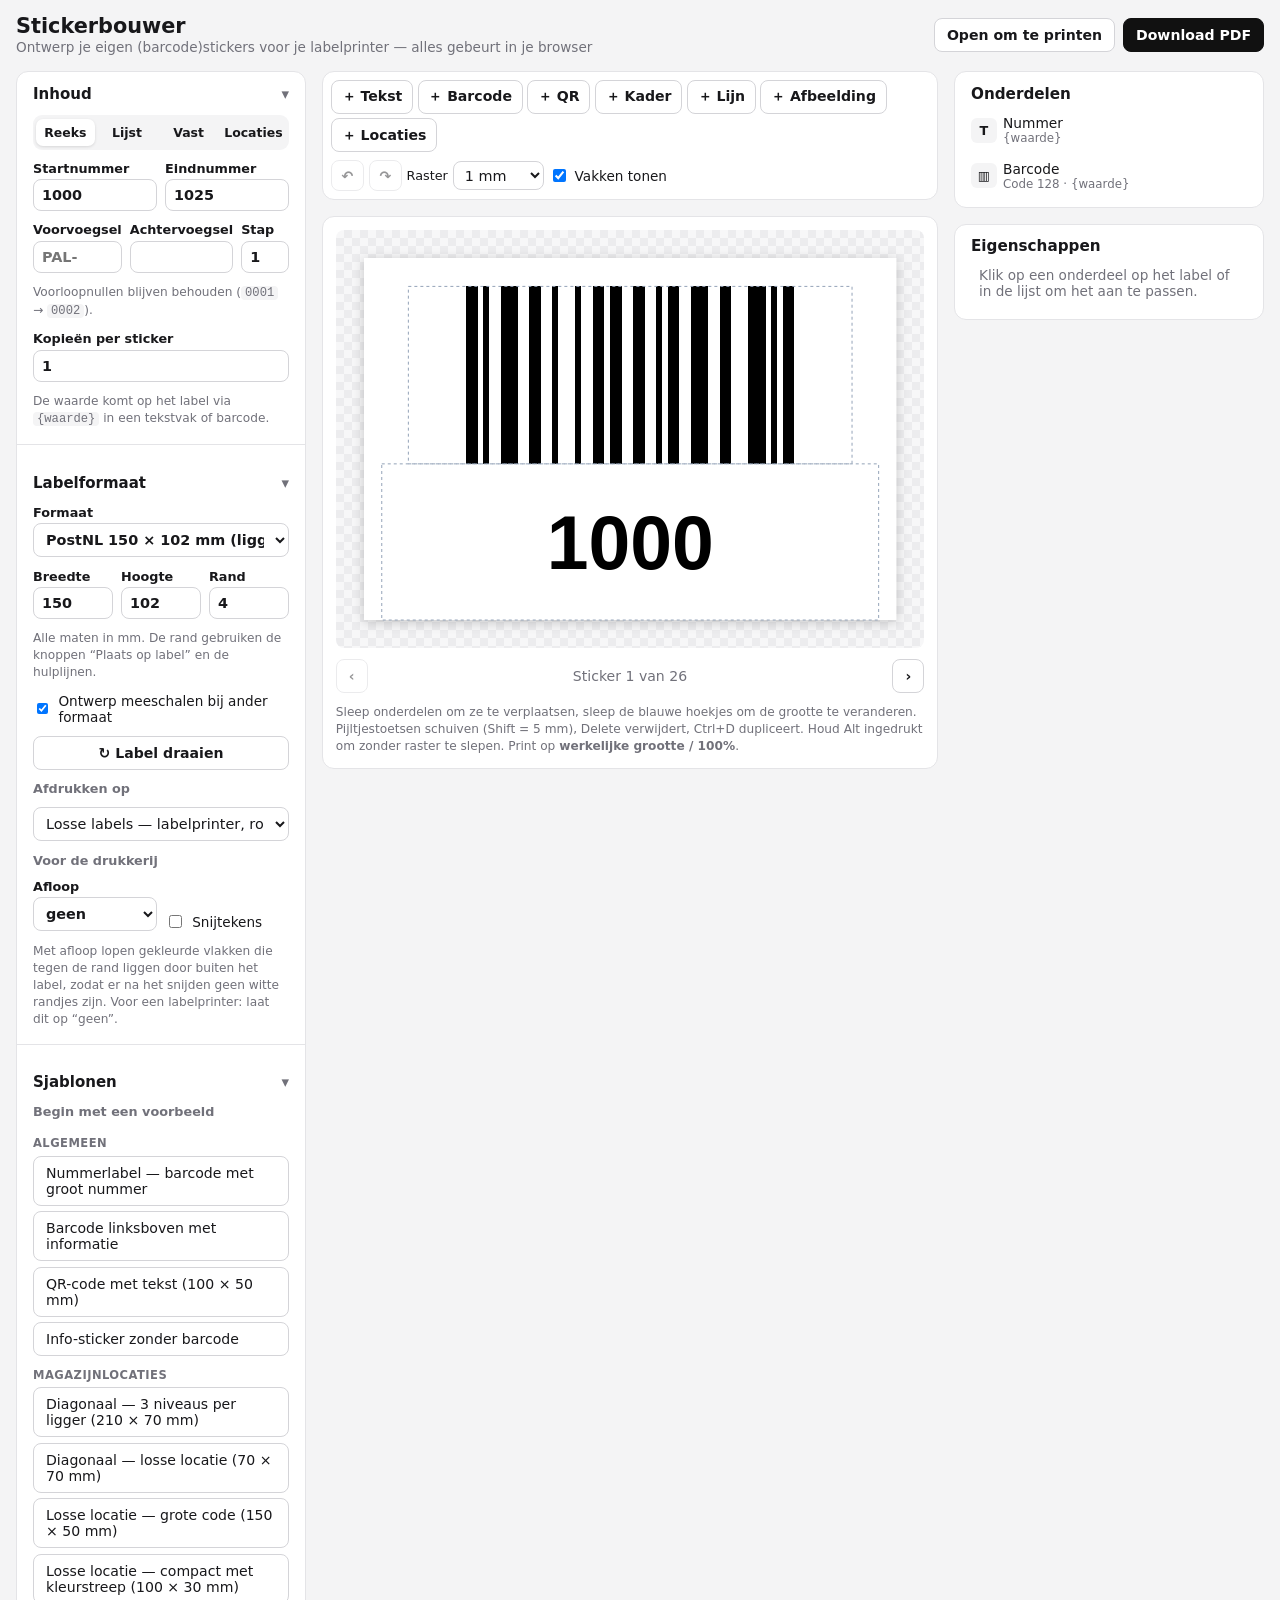
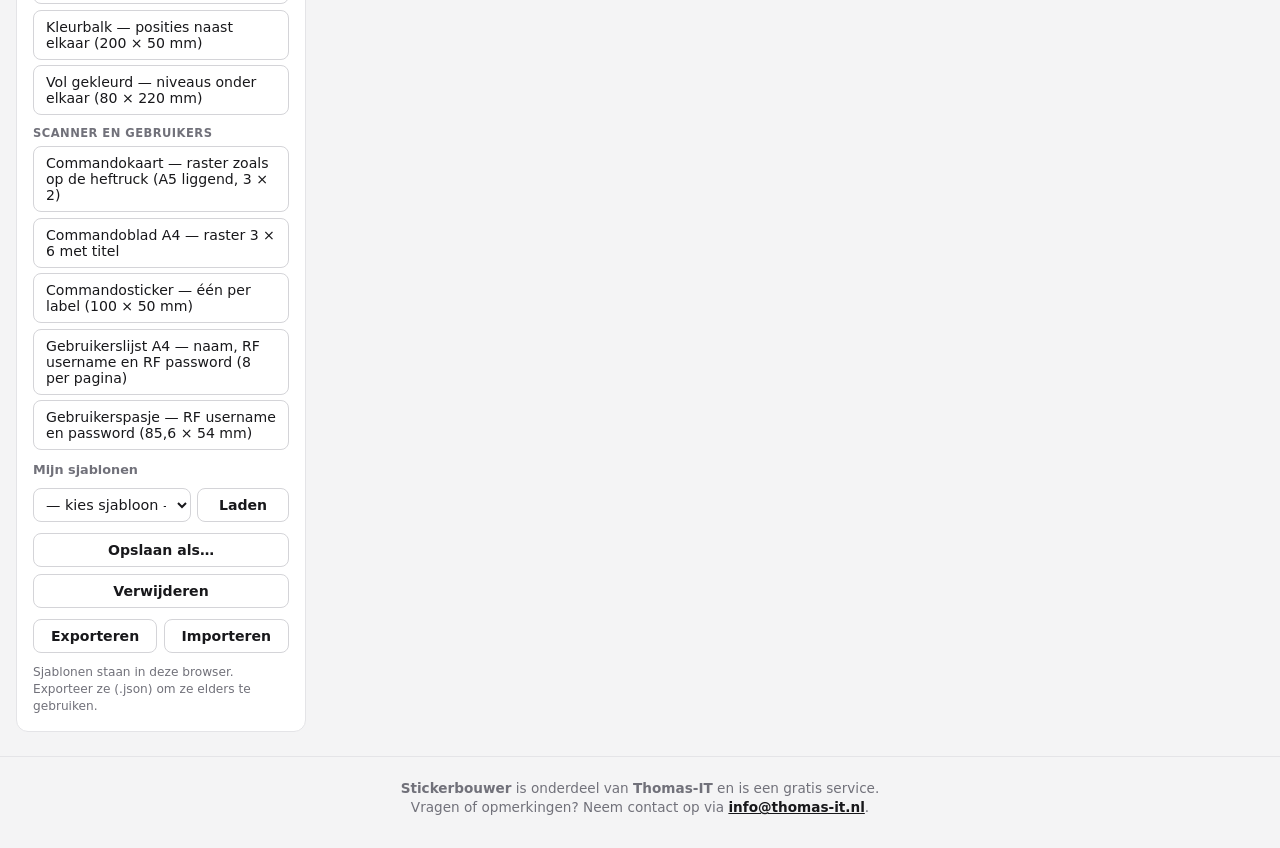
==== public/index.html @ 724970b1 "Inhoud van elk vak centreren bij een raster Verticaal per rij (barcodes naast elkaar blijven op één " ====
<!doctype html>
<html lang="nl">
<head>
  <meta charset="utf-8">
  <meta name="viewport" content="width=device-width, initial-scale=1">
  <title>Stickerbouwer</title>
  <link rel="stylesheet" href="style.css">
</head>
<body>
<header class="kop">
  <div class="titel">
    <h1>Stickerbouwer</h1>
    <span>Ontwerp je eigen (barcode)stickers voor je labelprinter — alles gebeurt in je browser</span>
  </div>
  <div class="kop-acties">
    <button type="button" id="print">Open om te printen</button>
    <button type="button" class="primair" id="download">Download PDF</button>
  </div>
</header>

<div class="app">
  <!-- Links: inhoud, label, sjablonen -->
  <aside class="kolom links kaart" id="instellingen">
    <details open>
      <summary>Inhoud</summary>
      <div class="sectie">
        <div class="seg modus" role="radiogroup">
          <input type="radio" name="modus" id="m-reeks" value="reeks" data-k="modus"><label for="m-reeks">Reeks</label>
          <input type="radio" name="modus" id="m-lijst" value="lijst" data-k="modus"><label for="m-lijst">Lijst</label>
          <input type="radio" name="modus" id="m-vast" value="vast" data-k="modus"><label for="m-vast">Vast</label>
          <input type="radio" name="modus" id="m-locaties" value="locaties" data-k="modus"><label for="m-locaties">Locaties</label>
        </div>
        <div data-modus="reeks" class="sectie plat">
          <div class="rij">
            <label>Startnummer <input data-k="start" inputmode="numeric"></label>
            <label>Eindnummer <input data-k="eind" inputmode="numeric"></label>
          </div>
          <div class="rij3">
            <label>Voorvoegsel <input data-k="prefix" placeholder="PAL-"></label>
            <label>Achtervoegsel <input data-k="suffix"></label>
            <label>Stap <input data-k="stap" type="number" min="1"></label>
          </div>
          <p class="hint">Voorloopnullen blijven behouden (<code>0001</code> → <code>0002</code>).</p>
        </div>
        <div data-modus="lijst" class="sectie plat">
          <label>Eén sticker per regel <textarea data-k="lijst" rows="6" placeholder="ART-1001&#10;ART-1002&#10;&#10;of met kolommen:&#10;Code;Omschrijving&#10;e;Stoppen / terug"></textarea></label>
          <label class="check"><input type="checkbox" data-k="lijstKop"> Eerste regel bevat kolomnamen</label>
          <p class="hint">Meerdere kolommen? Scheid ze met <code>;</code> of plak direct uit Excel. Gebruik ze in tekst en barcodes als <code>{1}</code>, <code>{2}</code> … of met kolomnamen als <code>{Naam}</code>, <code>{Wachtwoord}</code>.</p>
        </div>
        <div data-modus="vast" class="sectie plat">
          <label>Waarde (optioneel) <input data-k="vasteWaarde" placeholder="bijv. een vaste barcode"></label>
          <p class="hint">Eén ontwerp, zo vaak als je wilt — ook zonder barcode.</p>
        </div>
        <div data-modus="locaties" class="sectie plat" id="loc-paneel">
          <span class="sublabel">Opbouw van de locatiecode</span>
          <div class="segkop"><span>Segment</span><span>Van</span><span>T/m</span><span></span></div>
          <div id="segmenten" class="segmenten"></div>
          <button type="button" id="seg-plus">＋ Segment</button>
          <p class="hint">Cijfers (<code>01</code> t/m <code>12</code>, ook aflopend <code>04</code> t/m <code>00</code>), letters (<code>AA</code> t/m <code>AD</code>) of een lijst met komma's (<code>A,B,D</code>).</p>
          <label>Op één sticker <select id="loc-groep"></select></label>
          <label>Scheiding in de leesbare tekst <select id="loc-sch"></select></label>
          <label>Opbouw van de barcode <input id="loc-bcsjabloon" class="mono" spellcheck="false" autocomplete="off" placeholder="leeg = alles aan elkaar"></label>
          <div class="chips" id="loc-bc-chips"></div>
          <p class="hint" id="loc-bc-voorbeeld"></p>
          <label>Kleur en pijlen per <select id="loc-kleurseg"></select></label>
          <div id="loc-kleuren" class="kleuren"></div>
          <p class="hint" id="loc-samenvatting"></p>
          <button type="button" id="loc-ontwerp" hidden>Locatie-ontwerp toevoegen</button>
        </div>
        <label>Kopieën per sticker <input data-k="kopieen" type="number" min="1"></label>
        <p class="hint">De waarde komt op het label via <code>{waarde}</code> in een tekstvak of barcode.</p>
      </div>
    </details>

    <details open>
      <summary>Labelformaat</summary>
      <div class="sectie">
        <label>Formaat <select id="formaat"></select></label>
        <div class="rij3">
          <label>Breedte <input data-k="breedte" type="number" min="10" step="0.1"></label>
          <label>Hoogte <input data-k="hoogte" type="number" min="10" step="0.1"></label>
          <label title="Afstand tot de rand bij de uitlijnknoppen">Rand <input data-k="marge" type="number" min="0" step="0.5"></label>
        </div>
        <p class="hint">Alle maten in mm. De rand gebruiken de knoppen “Plaats op label” en de hulplijnen.</p>
        <label class="check"><input type="checkbox" id="meeschalen" checked> Ontwerp meeschalen bij ander formaat</label>
        <button type="button" id="draai">↻ Label draaien</button>

        <span class="sublabel">Afdrukken op</span>
        <select id="vel" aria-label="Afdrukken op"></select>
        <div id="vel-opties" class="sectie plat" hidden>
          <div id="vel-eigen" class="sectie plat">
            <label>Vel <select data-k="velPagina">
              <option value="a4">A4 staand</option><option value="a4l">A4 liggend</option>
              <option value="a5">A5 staand</option><option value="a5l">A5 liggend</option>
              <option value="a6">A6 staand</option><option value="a6l">A6 liggend</option>
              <option value="letter">US Letter</option><option value="eigen">Eigen maat…</option>
            </select></label>
            <div class="rij" id="vel-maat">
              <label>Velbreedte (mm) <input data-k="velPB" type="number" min="10" step="0.5"></label>
              <label>Velhoogte (mm) <input data-k="velPH" type="number" min="10" step="0.5"></label>
            </div>
            <div class="rij4">
              <label>Kolommen <input data-k="velKol" type="number" min="1" max="20"></label>
              <label>Rijen <input data-k="velRij" type="number" min="1" max="40"></label>
              <label>Ruimte ↔ <input data-k="velGx" type="number" min="0" step="0.1"></label>
              <label>Ruimte ↕ <input data-k="velGy" type="number" min="0" step="0.1"></label>
            </div>
            <label>Titel boven elk vel <input data-k="velTitel" placeholder="bijv. Gebruikers RF-scanners (leeg = geen titel)"></label>
            <label class="check"><input type="checkbox" data-k="velUitvullen"> Onvolledige laatste rij uitvullen over de hele breedte</label>
            <label class="check"><input type="checkbox" data-k="velCentreren"> Inhoud in elk vak centreren (in de PDF)</label>
          </div>
          <div class="rij">
            <label>Begin bij etiket <input data-k="velStart" type="number" min="1"></label>
            <label class="check" style="align-self:end"><input type="checkbox" data-k="velKaders"> Randen tonen</label>
          </div>
          <p class="hint" id="vel-info"></p>
        </div>

        <div id="drukkerij" class="sectie plat">
          <span class="sublabel">Voor de drukkerij</span>
          <div class="rij">
            <label>Afloop
              <select data-k="afloop"><option value="0">geen</option><option value="2">2 mm</option><option value="3">3 mm</option><option value="5">5 mm</option></select>
            </label>
            <label class="check" style="align-self:end"><input type="checkbox" data-k="snijtekens"> Snijtekens</label>
          </div>
          <p class="hint">Met afloop lopen gekleurde vlakken die tegen de rand liggen door buiten het label, zodat er na het snijden geen witte randjes zijn. Voor een labelprinter: laat dit op “geen”.</p>
        </div>
      </div>
    </details>

    <details open>
      <summary>Sjablonen</summary>
      <div class="sectie">
        <span class="sublabel">Begin met een voorbeeld</span>
        <div class="starters" id="starters"></div>
        <span class="sublabel">Mijn sjablonen</span>
        <div class="knoprij">
          <select id="sjabloon"><option value="">— kies sjabloon —</option></select>
          <button type="button" id="sj-laad">Laden</button>
        </div>
        <div class="knoprij">
          <button type="button" id="sj-opslaan">Opslaan als…</button>
          <button type="button" id="sj-weg">Verwijderen</button>
        </div>
        <div class="knoprij">
          <button type="button" id="sj-export">Exporteren</button>
          <button type="button" id="sj-import">Importeren</button>
          <input type="file" id="sj-bestand" accept="application/json,.json" hidden>
        </div>
        <p class="hint">Sjablonen staan in deze browser. Exporteer ze (.json) om ze elders te gebruiken.</p>
      </div>
    </details>
  </aside>

  <!-- Midden: werkvlak -->
  <main class="kolom midden">
    <div class="werkbalk kaart">
      <div class="groep">
        <button type="button" data-nieuw="tekst" title="Tekstvak toevoegen">＋ Tekst</button>
        <button type="button" data-nieuw="barcode" title="Barcode toevoegen">＋ Barcode</button>
        <button type="button" data-nieuw="qr" title="QR-code toevoegen">＋ QR</button>
        <button type="button" data-nieuw="kader" title="Kader toevoegen">＋ Kader</button>
        <button type="button" data-nieuw="lijn" title="Lijn toevoegen">＋ Lijn</button>
        <button type="button" data-nieuw="afbeelding" title="Logo of afbeelding toevoegen">＋ Afbeelding</button>
        <button type="button" data-nieuw="locaties" title="Locatievak voor magazijnlocaties toevoegen">＋ Locaties</button>
        <input type="file" id="afb-bestand" accept="image/*" hidden>
      </div>
      <div class="groep">
        <button type="button" id="ongedaan" title="Ongedaan maken (Ctrl+Z)">↶</button>
        <button type="button" id="opnieuw" title="Opnieuw (Ctrl+Y)">↷</button>
        <label class="inline">Raster
          <select id="raster">
            <option value="0">uit</option><option value="0.5">0,5 mm</option><option value="1">1 mm</option>
            <option value="2">2 mm</option><option value="5">5 mm</option>
          </select>
        </label>
        <label class="check inline"><input type="checkbox" id="kaders" checked> Vakken tonen</label>
      </div>
    </div>

    <div class="werkvlak kaart">
      <div class="papier"><svg id="canvas" xmlns="http://www.w3.org/2000/svg" role="img" aria-label="Ontwerp van de sticker"></svg></div>
      <div class="nav">
        <button type="button" id="vorige" aria-label="Vorige sticker">‹</button>
        <span id="teller">–</span>
        <button type="button" id="volgende" aria-label="Volgende sticker">›</button>
      </div>
      <div id="meldingen"></div>
      <p class="hint">Sleep onderdelen om ze te verplaatsen, sleep de blauwe hoekjes om de grootte te veranderen.
        Pijltjestoetsen schuiven (Shift = 5 mm), Delete verwijdert, Ctrl+D dupliceert. Houd Alt ingedrukt om zonder raster te slepen.
        Print op <b>werkelijke grootte / 100%</b>.</p>
    </div>
  </main>

  <!-- Rechts: onderdelen en eigenschappen -->
  <aside class="kolom rechts">
    <section class="kaart">
      <h2>Onderdelen</h2>
      <ul class="lagen" id="lagen"></ul>
    </section>
    <section class="kaart">
      <h2 id="eig-titel">Eigenschappen</h2>
      <div id="eigenschappen" class="sectie"></div>
    </section>
  </aside>
</div>

<footer class="voet">
  <p><strong>Stickerbouwer</strong> is onderdeel van <strong>Thomas-IT</strong> en is een gratis service.</p>
  <p>Vragen of opmerkingen? Neem contact op via <a href="mailto:info@thomas-it.nl">info@thomas-it.nl</a>.</p>
</footer>

<script src="vendor/jspdf.umd.min.js"></script>
<script src="vendor/JsBarcode.all.min.js"></script>
<script src="vendor/qrcode.js"></script>
<script src="labels.js"></script>
<script src="editor.js"></script>
</body>
</html>
---- public/style.css ----
:root {
  --bg: #f4f4f5; --kaart: #fff; --rand: #e4e4e7; --tekst: #18181b; --zacht: #71717a;
  --accent: #111; --blauw: #2563eb; --blauw-bg: #eff6ff;
  --fout-bg: #fee2e2; --fout: #991b1b; --let-bg: #fef3c7; --let: #92400e;
}
* { box-sizing: border-box; }
body { font-family: system-ui, sans-serif; background: var(--bg); color: var(--tekst); margin: 0; font-size: 15px; }
h2 { font-size: .95rem; margin: 0; padding: .8rem 1rem .4rem; }

.kop { display: flex; justify-content: space-between; align-items: center; gap: 1rem; flex-wrap: wrap; padding: .9rem 1rem; }
.kop h1 { margin: 0; font-size: 1.3rem; }
.kop .titel span { color: var(--zacht); font-size: .85rem; }
.kop-acties { display: flex; gap: .5rem; }
.voet { text-align: center; padding: 1.25rem 1rem 2rem; color: var(--zacht); font-size: .85rem; border-top: 1px solid var(--rand); }
.voet p { margin: .2rem 0; }
.voet a { color: var(--tekst); font-weight: 600; }

.app { display: grid; grid-template-columns: 290px minmax(0, 1fr) 310px; gap: 1rem; padding: 0 1rem 1.5rem; align-items: start; }
.kolom { display: grid; gap: 1rem; min-width: 0; }
@media (max-width: 1180px) {
  .app { grid-template-columns: minmax(0, 1fr) 310px; }
  .links { grid-column: 1 / -1; order: 3; }
}
@media (max-width: 760px) {
  .app { grid-template-columns: 1fr; padding: 0 .6rem 1.5rem; }
  .midden { order: 1; } .rechts { order: 2; } .links { order: 3; }
  .kop-acties { width: 100%; } .kop-acties button { flex: 1; }
  .papier { padding: 14px; }  .werkvlak { padding: .5rem; }
}

.kaart { background: var(--kaart); border: 1px solid var(--rand); border-radius: 12px; }
details { border-bottom: 1px solid var(--rand); }
details:last-child { border-bottom: 0; }
summary { padding: .8rem 1rem; font-weight: 650; cursor: pointer; list-style: none; display: flex; justify-content: space-between; }
summary::-webkit-details-marker { display: none; }
summary::after { content: "▾"; color: var(--zacht); }
details:not([open]) summary::after { content: "▸"; }
.sectie { padding: 0 1rem 1rem; display: grid; gap: .7rem; }
.sectie.plat { padding: 0; }
.rij { display: grid; grid-template-columns: 1fr 1fr; gap: .5rem; }
.rij3 { display: grid; grid-template-columns: 1fr 1fr 1fr; gap: .5rem; }
.rij4 { display: grid; grid-template-columns: repeat(4, 1fr); gap: .4rem; }
label { display: grid; gap: .2rem; font-size: .8rem; font-weight: 600; }
label.check { display: flex; align-items: center; gap: .45rem; font-weight: 500; font-size: .85rem; }
label.inline { display: flex; align-items: center; gap: .35rem; font-weight: 500; }
.sublabel { font-size: .8rem; font-weight: 600; color: var(--zacht); }
input, select, textarea { width: 100%; padding: .45rem .5rem; font: inherit; font-size: .9rem;
  border: 1px solid #d4d4d8; border-radius: 8px; background: #fff; color: inherit; min-width: 0; }
label.inline select { width: auto; padding: .3rem .4rem; }
input[type=checkbox] { width: auto; }
textarea { resize: vertical; min-height: 3.5rem; font-family: ui-monospace, monospace; font-size: .85rem; }
.hint { font-size: .76rem; color: var(--zacht); margin: 0; line-height: 1.4; }
code { background: #f4f4f5; padding: 0 .25rem; border-radius: 4px; }

button { padding: .5rem .75rem; font: inherit; font-size: .88rem; font-weight: 600; border-radius: 8px; cursor: pointer;
  border: 1px solid #d4d4d8; background: #fff; color: inherit; white-space: nowrap; }
button:hover:not(:disabled) { background: #f4f4f5; }
button.primair { background: var(--accent); color: #fff; border-color: var(--accent); }
button.primair:hover:not(:disabled) { background: #333; }
button.gevaar { color: var(--fout); }
button:disabled { opacity: .45; cursor: default; }
.knoprij { display: flex; gap: .4rem; flex-wrap: wrap; }
.knoprij > * { flex: 1 1 auto; }
.knoprij select { flex: 1 1 140px; width: auto; }

.seg { display: grid; grid-auto-flow: column; grid-auto-columns: 1fr; gap: .2rem; background: #f4f4f5; padding: .2rem; border-radius: 9px; }
.seg input { display: none; }
.seg label, .seg button { text-align: center; padding: .4rem .2rem; border-radius: 7px; cursor: pointer; font-weight: 600;
  font-size: .82rem; display: block; border: 0; background: transparent; }
.seg input:checked + label, .seg button.actief { background: #fff; box-shadow: 0 1px 3px rgba(0,0,0,.12); }
.seg button:hover:not(.actief) { background: rgba(255,255,255,.6); }

.starters { display: grid; gap: .35rem; }
.starters button { text-align: left; font-weight: 500; white-space: normal; }
.starterkop { font-size: .72rem; font-weight: 700; text-transform: uppercase; letter-spacing: .04em; color: var(--zacht); margin-top: .35rem; }

/* Werkbalk en werkvlak */
.werkbalk { display: flex; justify-content: space-between; gap: .5rem; flex-wrap: wrap; padding: .5rem; }
.werkbalk .groep { display: flex; gap: .3rem; flex-wrap: wrap; align-items: center; }
.werkbalk button { padding: .4rem .6rem; }
.werkvlak { padding: .8rem; display: grid; gap: .7rem; }
.papier { background: repeating-conic-gradient(#ececee 0 25%, #f7f7f8 0 50%) 0 0/16px 16px; border-radius: 8px;
  padding: 28px; display: grid; place-items: center; }
#canvas { width: 100%; height: auto; max-height: 68vh; overflow: visible; touch-action: none; user-select: none;
  filter: drop-shadow(0 2px 6px rgba(0,0,0,.2)); }
#canvas .hit { cursor: move; }
#canvas .handle { cursor: pointer; }
#canvas .h-nw, #canvas .h-se { cursor: nwse-resize; }
#canvas .h-ne, #canvas .h-sw { cursor: nesw-resize; }
#canvas .h-n, #canvas .h-s { cursor: ns-resize; }
#canvas .h-e, #canvas .h-w { cursor: ew-resize; }
.nav { display: flex; align-items: center; justify-content: space-between; gap: .5rem; }
.nav span { color: var(--zacht); font-size: .88rem; }
#meldingen { display: grid; gap: .4rem; }
#meldingen:empty { display: none; }
.melding { padding: .5rem .7rem; border-radius: 8px; font-size: .85rem; }
.melding.fout { background: var(--fout-bg); color: var(--fout); }
.melding.let { background: var(--let-bg); color: var(--let); }

/* Onderdelen */
.lagen { list-style: none; margin: 0; padding: 0 .5rem .6rem; display: grid; gap: .15rem; max-height: 280px; overflow: auto; }
.lagen button { width: 100%; display: grid; grid-template-columns: 1.6rem 1fr; grid-template-rows: auto auto; column-gap: .4rem;
  text-align: left; border: 0; padding: .4rem .5rem; font-weight: 500; }
.lagen button.actief { background: var(--blauw-bg); outline: 1px solid #bfdbfe; }
.lagen .ico { grid-row: 1 / 3; align-self: center; width: 1.6rem; height: 1.6rem; display: grid; place-items: center;
  background: #f4f4f5; border-radius: 6px; font-size: .8rem; font-weight: 700; }
.lagen .nm { font-size: .86rem; overflow: hidden; text-overflow: ellipsis; }
.lagen .sub { font-size: .74rem; color: var(--zacht); overflow: hidden; text-overflow: ellipsis; }
.leeg { color: var(--zacht); font-size: .85rem; padding: .3rem .5rem; margin: 0; }

/* Locaties */
.segkop, .segrij { display: grid; grid-template-columns: 1.3fr 1fr 1fr 1.9rem; gap: .3rem; align-items: center; }
.segkop span { font-size: .72rem; font-weight: 600; color: var(--zacht); }
.segmenten { display: grid; gap: .3rem; margin-top: -.4rem; }
.segrij input { padding: .35rem .4rem; font-size: .85rem; text-transform: none; }
.segrij input[data-veld="van"], .segrij input[data-veld="tot"] { text-transform: uppercase; font-family: ui-monospace, monospace; }
.segrij button { padding: .3rem 0; font-size: .8rem; }
input.mono { font-family: ui-monospace, monospace; white-space: pre; }
code.bc { white-space: pre; font-size: .85rem; color: var(--tekst); }
.kleuren { display: grid; gap: .3rem; }
.kleuren:empty { display: none; }
.kleurrij, .kleurkop { display: grid; grid-template-columns: 1.8rem 1fr 4.4rem 3.8rem; gap: .35rem; align-items: center; }
.kleurkop span { font-size: .72rem; font-weight: 600; color: var(--zacht); }
.kleurrij input[type=color] { width: 1.8rem; height: 1.6rem; padding: 0; border: 0; border-radius: 5px; cursor: pointer; background: none; }
.kleurrij .waarde { font: 600 .85rem ui-monospace, monospace; overflow: hidden; text-overflow: ellipsis; }
.kleurrij select { padding: .25rem .3rem; font-size: .85rem; }
.kleurchip { display: flex; align-items: center; gap: .3rem; padding: .15rem .45rem .15rem .2rem; border: 1px solid var(--rand);
  border-radius: 8px; font: 600 .78rem ui-monospace, monospace; }
.kleurchip input, .kleurkeuze input { width: 1.6rem; height: 1.6rem; padding: 0; border: 0; border-radius: 5px; cursor: pointer; background: none; }
.kleurkeuze { display: flex; align-items: center; gap: .3rem; flex-wrap: wrap; }
.swatch { width: 1.4rem; height: 1.4rem; padding: 0; border-radius: 50%; border: 1px solid #d4d4d8; }
.swatch.actief { outline: 2px solid var(--blauw); outline-offset: 1px; }
.modus label { font-size: .78rem; }

.chips { display: flex; flex-wrap: wrap; gap: .25rem; margin-top: -.3rem; }
.chips button { padding: .15rem .45rem; font-size: .74rem; font-weight: 500; font-family: ui-monospace, monospace; border-radius: 6px; }
.eig-acties { display: grid; grid-template-columns: 1fr 1fr; gap: .4rem; padding-top: .3rem; border-top: 1px solid var(--rand); margin-top: .2rem; }
[hidden] { display: none !important; }
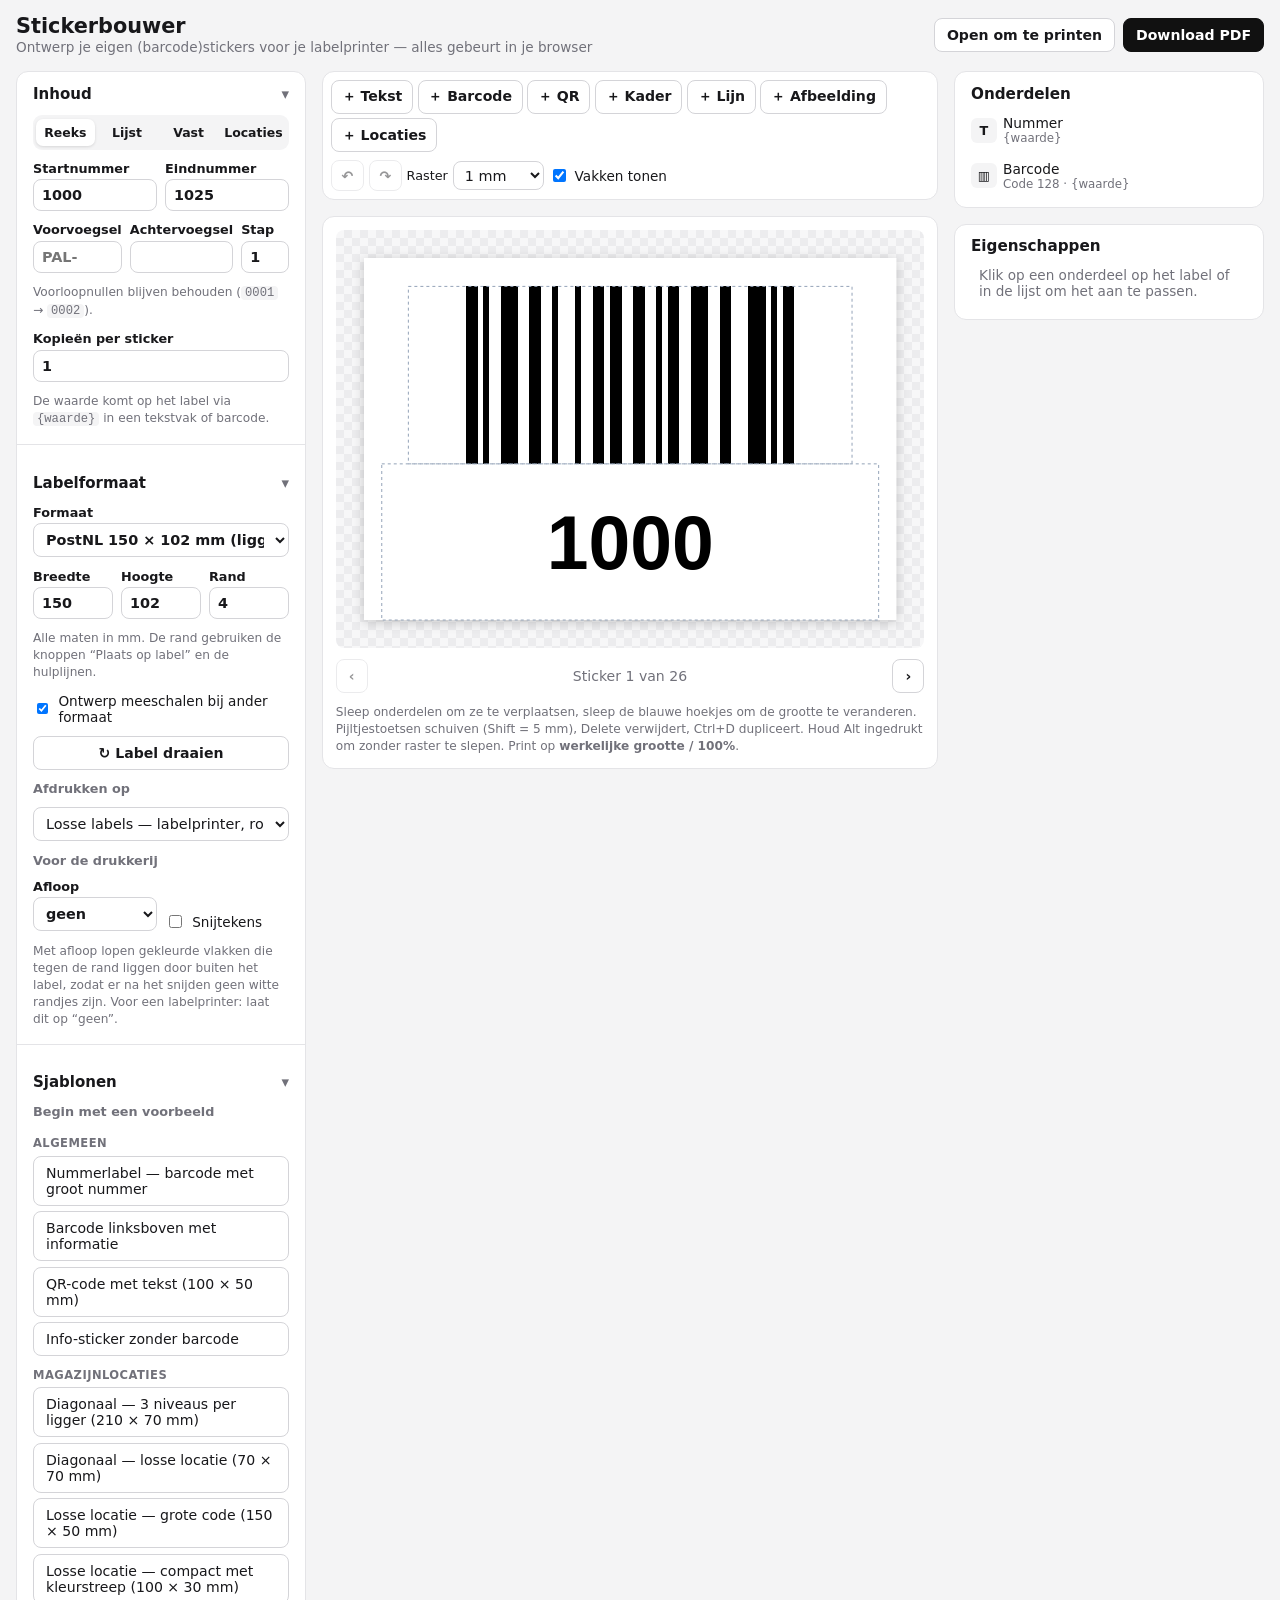
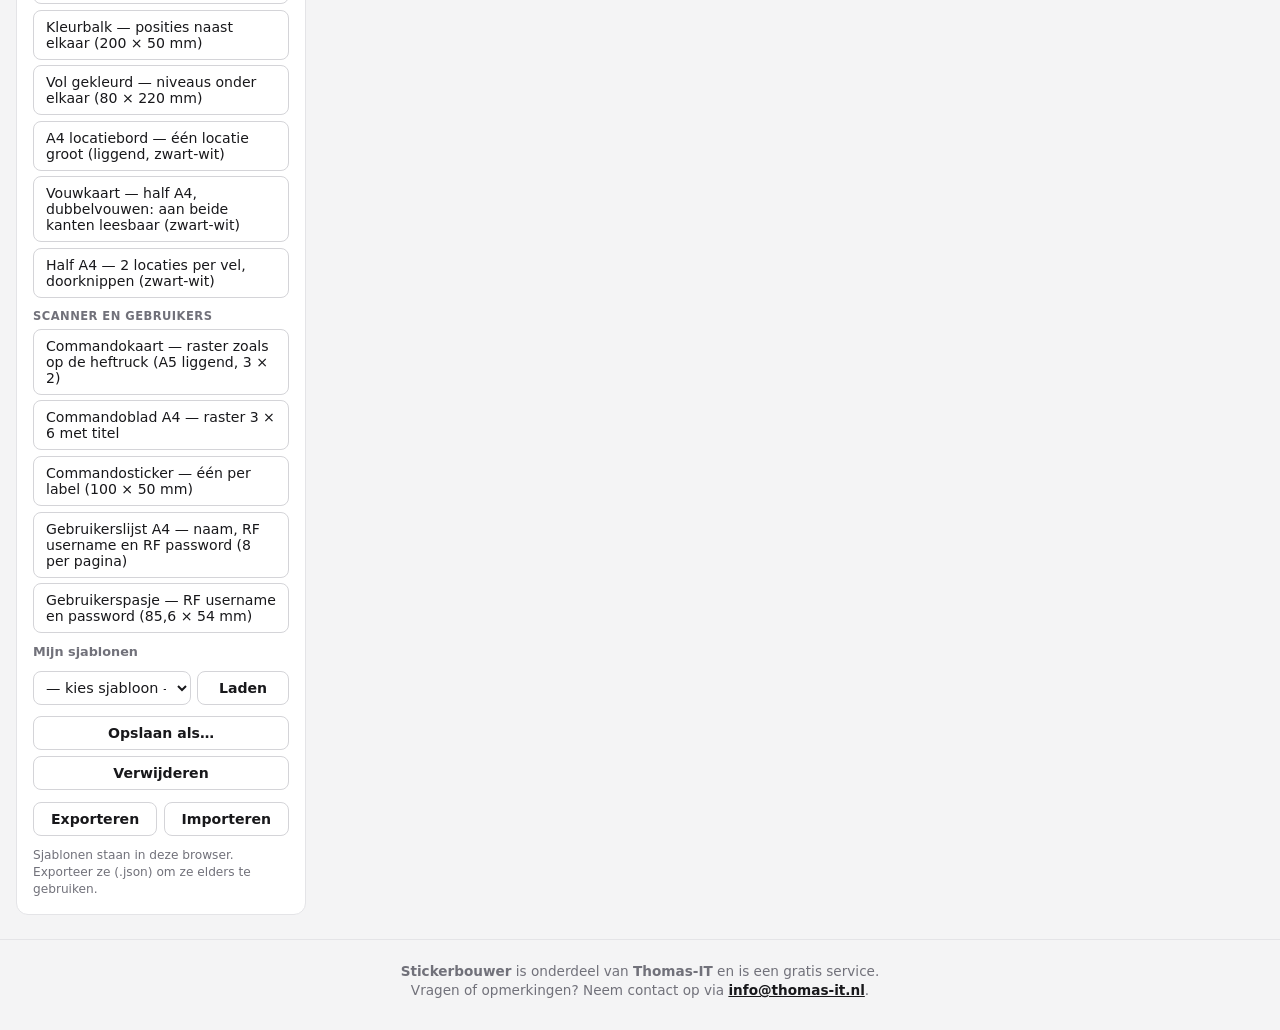
==== commit 508487d5: "Locaties op A4: locatiebord, vouwkaart en 2 per A4 (zwart-wit) - Afdrukken op Vouwkaart: zelfde labe" ====
--- a/public/index.html
+++ b/public/index.html
@@ -106,10 +106,20 @@
               <label>Ruimte ↕ <input data-k="velGy" type="number" min="0" step="0.1"></label>
             </div>
             <label>Titel boven elk vel <input data-k="velTitel" placeholder="bijv. Gebruikers RF-scanners (leeg = geen titel)"></label>
+            <span class="sublabel">Logo bovenaan elk vel</span>
+            <div class="vel-logo">
+              <img id="vel-logo-voorbeeld" alt="Logo" hidden>
+              <button type="button" id="vel-logo-knop">＋ Logo toevoegen…</button>
+              <button type="button" id="vel-logo-weg" class="gevaar" hidden>Weghalen</button>
+            </div>
+            <div class="rij" id="vel-logo-opties" hidden>
+              <label>Plaats <select data-k="velLogoPlek"><option value="rechts">Rechtsboven</option><option value="links">Linksboven, titel ernaast</option></select></label>
+              <label>Hoogte (mm) <input data-k="velLogoHoogte" type="number" min="4" max="40" step="1"></label>
+            </div>
             <label class="check"><input type="checkbox" data-k="velUitvullen"> Onvolledige laatste rij uitvullen over de hele breedte</label>
             <label class="check"><input type="checkbox" data-k="velCentreren"> Inhoud in elk vak centreren (in de PDF)</label>
           </div>
-          <div class="rij">
+          <div class="rij" id="vel-start-rij">
             <label>Begin bij etiket <input data-k="velStart" type="number" min="1"></label>
             <label class="check" style="align-self:end"><input type="checkbox" data-k="velKaders"> Randen tonen</label>
           </div>
--- a/public/style.css
+++ b/public/style.css
@@ -115,6 +115,10 @@
 .segrij input { padding: .35rem .4rem; font-size: .85rem; text-transform: none; }
 .segrij input[data-veld="van"], .segrij input[data-veld="tot"] { text-transform: uppercase; font-family: ui-monospace, monospace; }
 .segrij button { padding: .3rem 0; font-size: .8rem; }
+.vel-logo { display: flex; align-items: center; gap: .4rem; flex-wrap: wrap; }
+.vel-logo img { height: 2.2rem; max-width: 6rem; object-fit: contain; border: 1px solid var(--rand); border-radius: 6px; padding: .15rem; background:
+  repeating-conic-gradient(#f0f0f2 0 25%, #fff 0 50%) 0 0/10px 10px; }
+.vel-logo button { flex: 1 1 auto; }
 input.mono { font-family: ui-monospace, monospace; white-space: pre; }
 code.bc { white-space: pre; font-size: .85rem; color: var(--tekst); }
 .kleuren { display: grid; gap: .3rem; }
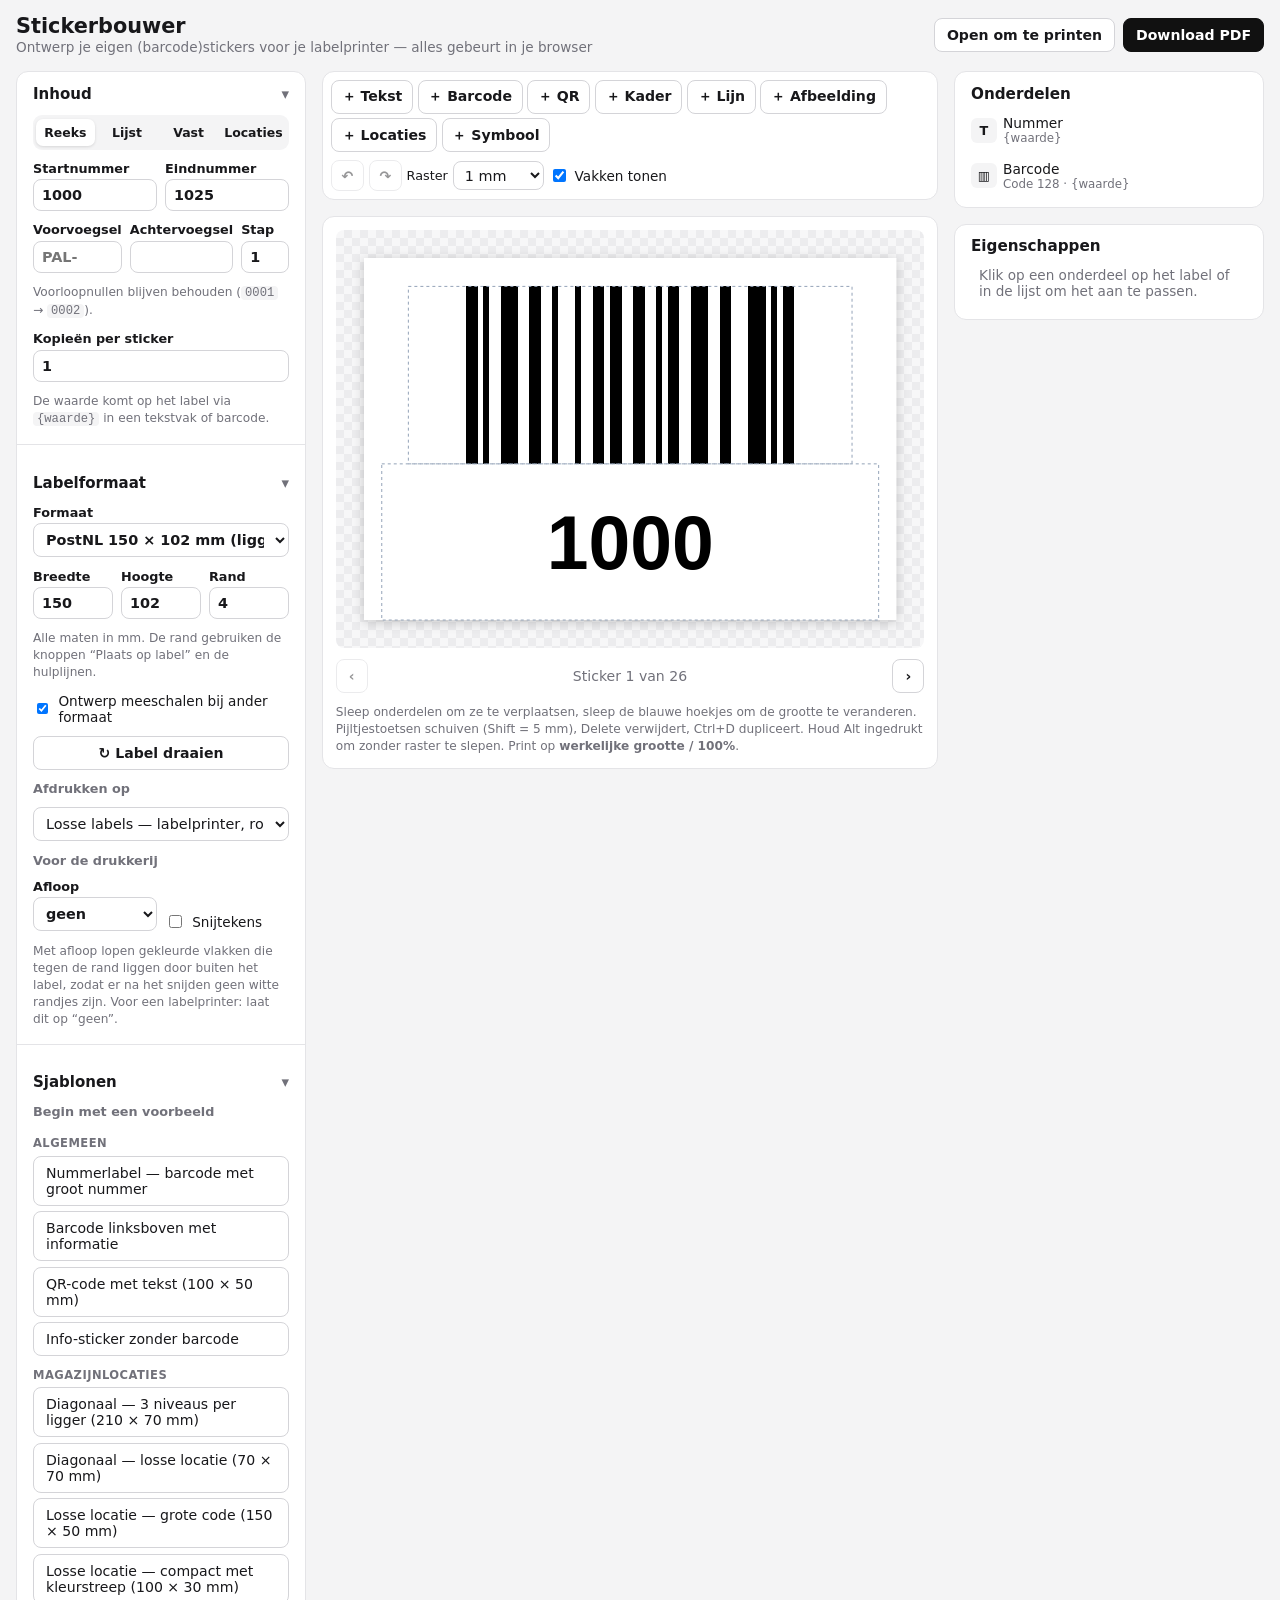
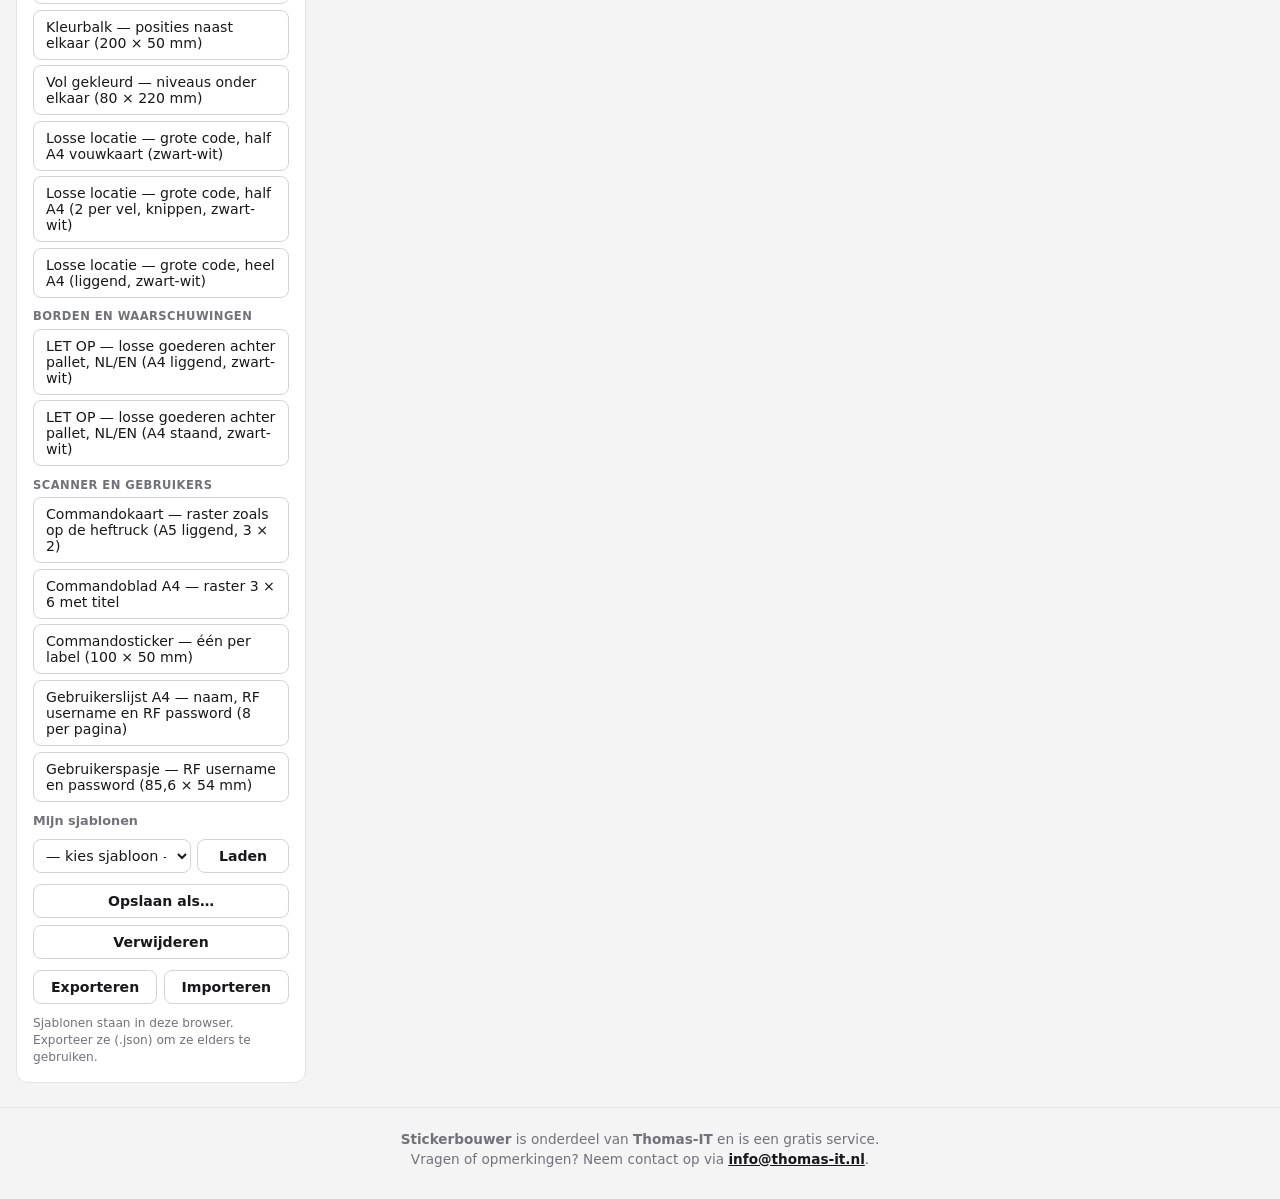
==== commit fced2b98: "Waarschuwingsborden: LET OP losse goederen achter pallet (NL/EN, A4) - Nieuwe groep Borden en waarsc" ====
--- a/public/index.html
+++ b/public/index.html
@@ -174,6 +174,7 @@
         <button type="button" data-nieuw="lijn" title="Lijn toevoegen">＋ Lijn</button>
         <button type="button" data-nieuw="afbeelding" title="Logo of afbeelding toevoegen">＋ Afbeelding</button>
         <button type="button" data-nieuw="locaties" title="Locatievak voor magazijnlocaties toevoegen">＋ Locaties</button>
+        <button type="button" data-nieuw="symbool" title="Waarschuwingsdriehoek of pijl toevoegen">＋ Symbool</button>
         <input type="file" id="afb-bestand" accept="image/*" hidden>
       </div>
       <div class="groep">
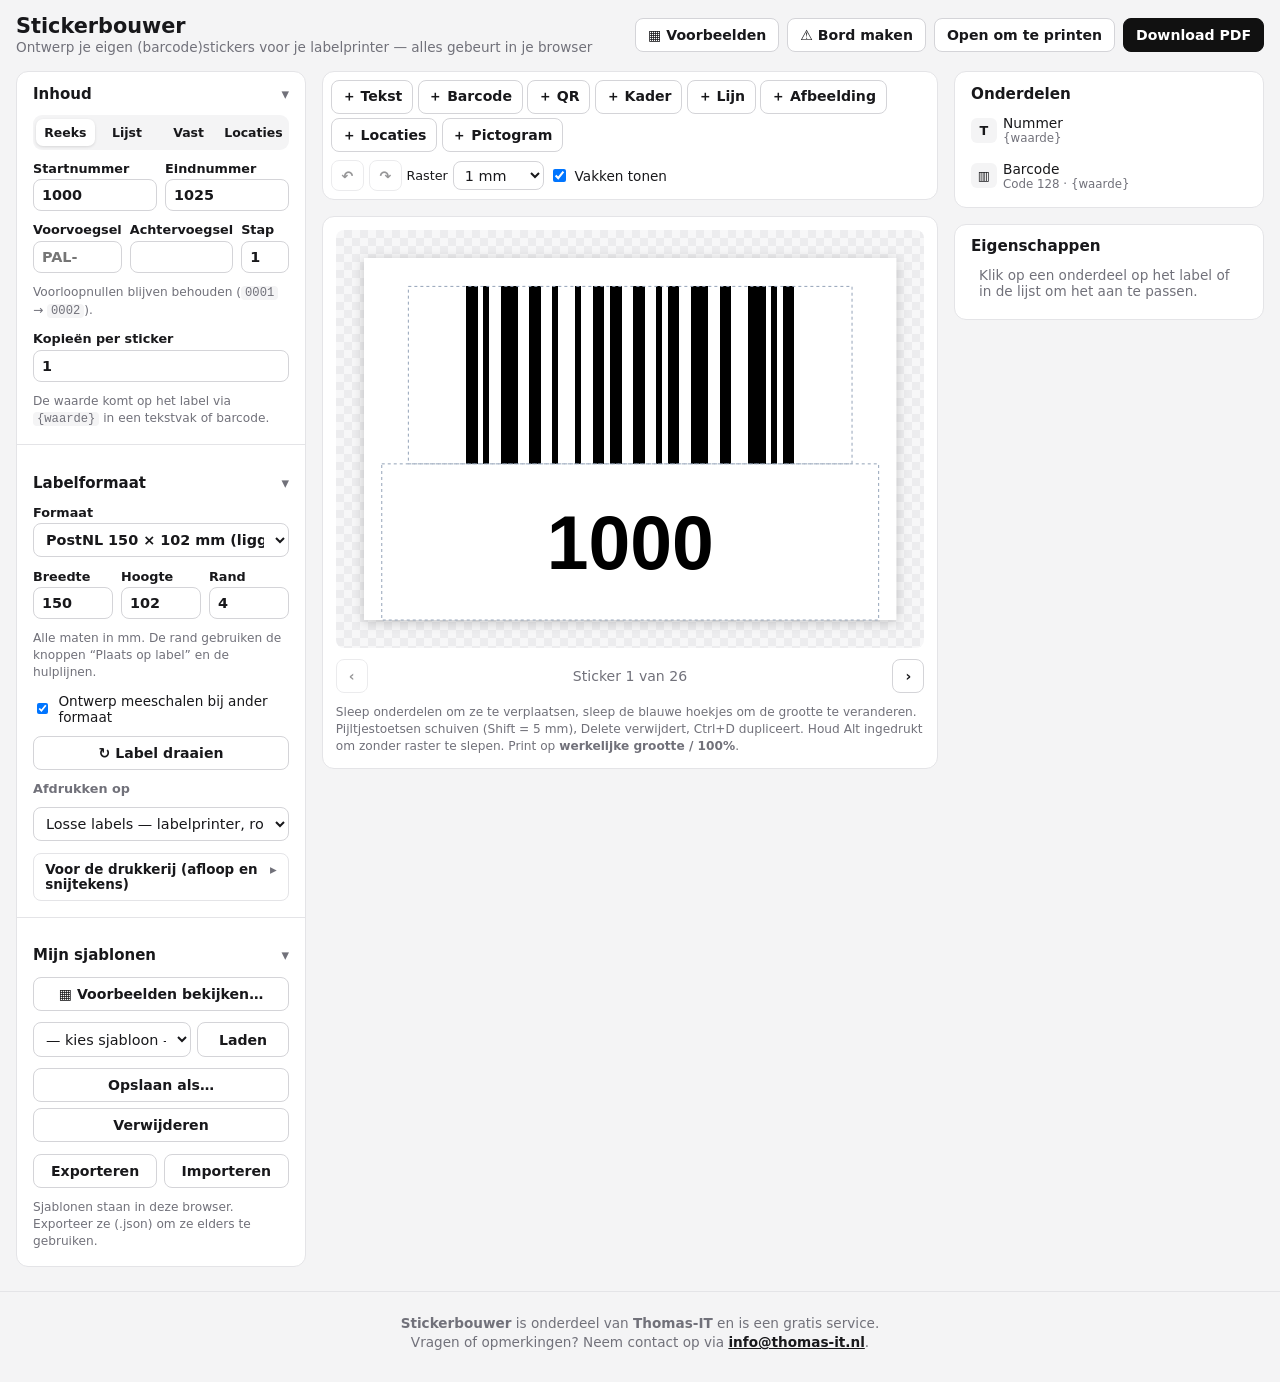
==== commit 0dbfd75a: "Opschonen: pictogrambibliotheek, Bord maken en voorbeeldengalerij - 37 vectorpictogrammen (waarschuw" ====
--- a/public/index.html
+++ b/public/index.html
@@ -13,6 +13,8 @@
     <span>Ontwerp je eigen (barcode)stickers voor je labelprinter — alles gebeurt in je browser</span>
   </div>
   <div class="kop-acties">
+    <button type="button" id="open-galerij" title="Kies een kant-en-klaar ontwerp">▦ Voorbeelden</button>
+    <button type="button" id="open-bord" title="Maak een A4-bord met pictogram en tekst">⚠ Bord maken</button>
     <button type="button" id="print">Open om te printen</button>
     <button type="button" class="primair" id="download">Download PDF</button>
   </div>
@@ -126,8 +128,9 @@
           <p class="hint" id="vel-info"></p>
         </div>
 
-        <div id="drukkerij" class="sectie plat">
-          <span class="sublabel">Voor de drukkerij</span>
+        <details id="drukkerij" class="sub">
+          <summary>Voor de drukkerij (afloop en snijtekens)</summary>
+          <div class="sectie plat">
           <div class="rij">
             <label>Afloop
               <select data-k="afloop"><option value="0">geen</option><option value="2">2 mm</option><option value="3">3 mm</option><option value="5">5 mm</option></select>
@@ -135,16 +138,15 @@
             <label class="check" style="align-self:end"><input type="checkbox" data-k="snijtekens"> Snijtekens</label>
           </div>
           <p class="hint">Met afloop lopen gekleurde vlakken die tegen de rand liggen door buiten het label, zodat er na het snijden geen witte randjes zijn. Voor een labelprinter: laat dit op “geen”.</p>
-        </div>
+          </div>
+        </details>
       </div>
     </details>
 
     <details open>
-      <summary>Sjablonen</summary>
+      <summary>Mijn sjablonen</summary>
       <div class="sectie">
-        <span class="sublabel">Begin met een voorbeeld</span>
-        <div class="starters" id="starters"></div>
-        <span class="sublabel">Mijn sjablonen</span>
+        <button type="button" id="open-galerij2">▦ Voorbeelden bekijken…</button>
         <div class="knoprij">
           <select id="sjabloon"><option value="">— kies sjabloon —</option></select>
           <button type="button" id="sj-laad">Laden</button>
@@ -174,7 +176,7 @@
         <button type="button" data-nieuw="lijn" title="Lijn toevoegen">＋ Lijn</button>
         <button type="button" data-nieuw="afbeelding" title="Logo of afbeelding toevoegen">＋ Afbeelding</button>
         <button type="button" data-nieuw="locaties" title="Locatievak voor magazijnlocaties toevoegen">＋ Locaties</button>
-        <button type="button" data-nieuw="symbool" title="Waarschuwingsdriehoek of pijl toevoegen">＋ Symbool</button>
+        <button type="button" data-nieuw="symbool" title="Waarschuwings-, verbods- of gebodsteken, nood- of verzendsymbool of pijl">＋ Pictogram</button>
         <input type="file" id="afb-bestand" accept="image/*" hidden>
       </div>
       <div class="groep">
@@ -217,6 +219,56 @@
   </aside>
 </div>
 
+<!-- Voorbeelden -->
+<dialog id="galerij" class="venster" aria-labelledby="galerij-titel">
+  <div class="venster-kop">
+    <h2 id="galerij-titel">Kies een voorbeeld</h2>
+    <button type="button" class="sluit" data-sluit aria-label="Sluiten">✕</button>
+  </div>
+  <div class="seg tabs" id="galerij-tabs"></div>
+  <div class="venster-body" id="galerij-inhoud"></div>
+</dialog>
+
+<!-- Bord maken -->
+<dialog id="bord" class="venster" aria-labelledby="bord-titel">
+  <div class="venster-kop">
+    <h2 id="bord-titel">Bord maken</h2>
+    <button type="button" class="sluit" data-sluit aria-label="Sluiten">✕</button>
+  </div>
+  <div class="venster-body bord-raster">
+    <div class="bord-links">
+      <div class="bord-voorbeeld"><svg id="bord-svg" xmlns="http://www.w3.org/2000/svg" role="img" aria-label="Voorbeeld van het bord"></svg></div>
+      <div class="rij">
+        <label>Formaat <select id="bord-formaat"></select></label>
+        <label>Kleuren
+          <span class="seg" id="bord-kleur">
+            <button type="button" data-kleurstijl="kleur">Kleur</button><button type="button" data-kleurstijl="zw">Zwart-wit</button>
+          </span>
+        </label>
+      </div>
+    </div>
+    <div class="bord-rechts">
+      <span class="sublabel">Pictogram: <b id="bord-picto-naam"></b></span>
+      <div class="picto-kiezer" id="bord-picto"></div>
+      <label>Kop <input id="bord-kop" data-bord="kop"></label>
+      <div class="rij">
+        <label>Nederlands <input data-bord="nl1" placeholder="Titel"></label>
+        <label>Uitleg <input data-bord="nl2" placeholder="(optioneel)"></label>
+      </div>
+      <div class="rij">
+        <label>Engels <input data-bord="en1" placeholder="Titel (leeg = alleen Nederlands)"></label>
+        <label>Uitleg <input data-bord="en2" placeholder="(optioneel)"></label>
+      </div>
+      <label>Onderregel <input data-bord="onder" placeholder="(optioneel)"></label>
+      <p class="hint">De teksten vullen zich in bij het pictogram; pas ze gerust aan. Na het maken kun je alles nog verplaatsen en wijzigen op het werkvlak.</p>
+      <div class="knoprij">
+        <button type="button" id="bord-reset">Standaardteksten</button>
+        <button type="button" class="primair" id="bord-maak">Bord maken</button>
+      </div>
+    </div>
+  </div>
+</dialog>
+
 <footer class="voet">
   <p><strong>Stickerbouwer</strong> is onderdeel van <strong>Thomas-IT</strong> en is een gratis service.</p>
   <p>Vragen of opmerkingen? Neem contact op via <a href="mailto:info@thomas-it.nl">info@thomas-it.nl</a>.</p>
@@ -225,6 +277,7 @@
 <script src="vendor/jspdf.umd.min.js"></script>
 <script src="vendor/JsBarcode.all.min.js"></script>
 <script src="vendor/qrcode.js"></script>
+<script src="pictogrammen.js"></script>
 <script src="labels.js"></script>
 <script src="editor.js"></script>
 </body>
--- a/public/style.css
+++ b/public/style.css
@@ -10,7 +10,7 @@
 .kop { display: flex; justify-content: space-between; align-items: center; gap: 1rem; flex-wrap: wrap; padding: .9rem 1rem; }
 .kop h1 { margin: 0; font-size: 1.3rem; }
 .kop .titel span { color: var(--zacht); font-size: .85rem; }
-.kop-acties { display: flex; gap: .5rem; }
+.kop-acties { display: flex; gap: .5rem; flex-wrap: wrap; }
 .voet { text-align: center; padding: 1.25rem 1rem 2rem; color: var(--zacht); font-size: .85rem; border-top: 1px solid var(--rand); }
 .voet p { margin: .2rem 0; }
 .voet a { color: var(--tekst); font-weight: 600; }
@@ -70,9 +70,9 @@
 .seg input:checked + label, .seg button.actief { background: #fff; box-shadow: 0 1px 3px rgba(0,0,0,.12); }
 .seg button:hover:not(.actief) { background: rgba(255,255,255,.6); }
 
-.starters { display: grid; gap: .35rem; }
-.starters button { text-align: left; font-weight: 500; white-space: normal; }
-.starterkop { font-size: .72rem; font-weight: 700; text-transform: uppercase; letter-spacing: .04em; color: var(--zacht); margin-top: .35rem; }
+details.sub { border: 1px solid var(--rand); border-radius: 8px; }
+details.sub summary { padding: .5rem .7rem; font-size: .84rem; font-weight: 600; }
+details.sub > .sectie { padding: 0 .7rem .7rem; }
 
 /* Werkbalk en werkvlak */
 .werkbalk { display: flex; justify-content: space-between; gap: .5rem; flex-wrap: wrap; padding: .5rem; }
@@ -139,4 +139,50 @@
 .chips { display: flex; flex-wrap: wrap; gap: .25rem; margin-top: -.3rem; }
 .chips button { padding: .15rem .45rem; font-size: .74rem; font-weight: 500; font-family: ui-monospace, monospace; border-radius: 6px; }
 .eig-acties { display: grid; grid-template-columns: 1fr 1fr; gap: .4rem; padding-top: .3rem; border-top: 1px solid var(--rand); margin-top: .2rem; }
+/* Pictogramkiezer */
+.picto-kiezer { display: grid; gap: .35rem; }
+.pgroepen { grid-auto-columns: minmax(0, 1fr); }
+.pgroepen button { padding: .3rem 0; display: grid; place-items: center; }
+.pgroepen svg { width: 22px; height: 22px; }
+.groepnaam { font-size: .74rem; font-weight: 700; text-transform: uppercase; letter-spacing: .04em; color: var(--zacht); }
+.picto-raster { display: grid; grid-template-columns: repeat(auto-fill, minmax(50px, 1fr)); gap: .3rem; }
+.picto-raster button { padding: 5px; aspect-ratio: 1; display: grid; place-items: center; background: #fff; }
+.picto-raster button.actief { outline: 2px solid var(--blauw); outline-offset: 1px; background: var(--blauw-bg); }
+.picto-raster svg { width: 100%; height: 100%; }
+
+/* Vensters (voorbeelden, bord maken) */
+dialog.venster { border: 0; border-radius: 14px; padding: 0; width: min(1080px, calc(100vw - 32px)); max-height: calc(100vh - 32px);
+  box-shadow: 0 24px 64px rgba(0,0,0,.3); color: inherit; background: var(--kaart); }
+dialog.venster[open] { display: flex; flex-direction: column; }
+dialog.venster::backdrop { background: rgba(24,24,27,.5); }
+.venster-kop { display: flex; justify-content: space-between; align-items: center; gap: 1rem; padding: .9rem 1rem .6rem; }
+.venster-kop h2 { padding: 0; font-size: 1.15rem; }
+.venster-kop .sluit { padding: .3rem .6rem; }
+.venster-body { overflow: auto; padding: 0 1rem 1.1rem; min-height: 0; }
+.tabs { margin: 0 1rem .4rem; }
+.galerij-groep h3 { font-size: .76rem; text-transform: uppercase; letter-spacing: .04em; color: var(--zacht); margin: .9rem 0 .45rem; }
+.kaarten { display: grid; grid-template-columns: repeat(auto-fill, minmax(168px, 1fr)); gap: .6rem; }
+.kaartje { display: grid; grid-template-rows: auto auto 1fr; gap: .2rem; text-align: left; padding: .45rem; white-space: normal; font-weight: 500; }
+.kaartje:hover:not(:disabled) { border-color: var(--blauw); background: #fff; box-shadow: 0 2px 8px rgba(37,99,235,.15); }
+.kaartje .duim { height: 112px; display: grid; place-items: center; border-radius: 6px; padding: 8px; margin-bottom: .2rem;
+  background: repeating-conic-gradient(#ececee 0 25%, #f7f7f8 0 50%) 0 0/12px 12px; }
+.kaartje .duim svg { width: 100%; height: 96px; filter: drop-shadow(0 1px 3px rgba(0,0,0,.28)); }
+.kaartje .plus { font-size: 2.2rem; color: var(--zacht); font-weight: 300; }
+.kaartje .plus.picto { display: flex; gap: 4px; }
+.kaartje .plus.picto svg { width: 44px; height: 44px; filter: none; }
+.kaartje .nm { font-size: .86rem; font-weight: 600; line-height: 1.25; }
+.kaartje .sub { font-size: .74rem; color: var(--zacht); }
+.bord-raster { display: grid; grid-template-columns: minmax(0, 1.15fr) minmax(0, 1fr); gap: 1.25rem; align-items: start; }
+.bord-links { display: grid; gap: .8rem; position: sticky; top: 0; }
+.bord-rechts { display: grid; gap: .6rem; }
+.bord-voorbeeld { border-radius: 8px; padding: 18px; display: grid; place-items: center;
+  background: repeating-conic-gradient(#ececee 0 25%, #f7f7f8 0 50%) 0 0/16px 16px; }
+#bord-svg { width: 100%; height: auto; max-height: 56vh; filter: drop-shadow(0 2px 6px rgba(0,0,0,.25)); }
+#bord-kleur { display: grid; }
+@media (max-width: 760px) {
+  .bord-raster { grid-template-columns: 1fr; }
+  .bord-links { position: static; }
+  .kaarten { grid-template-columns: repeat(auto-fill, minmax(140px, 1fr)); }
+  dialog.venster { width: calc(100vw - 16px); max-height: calc(100vh - 16px); }
+}
 [hidden] { display: none !important; }
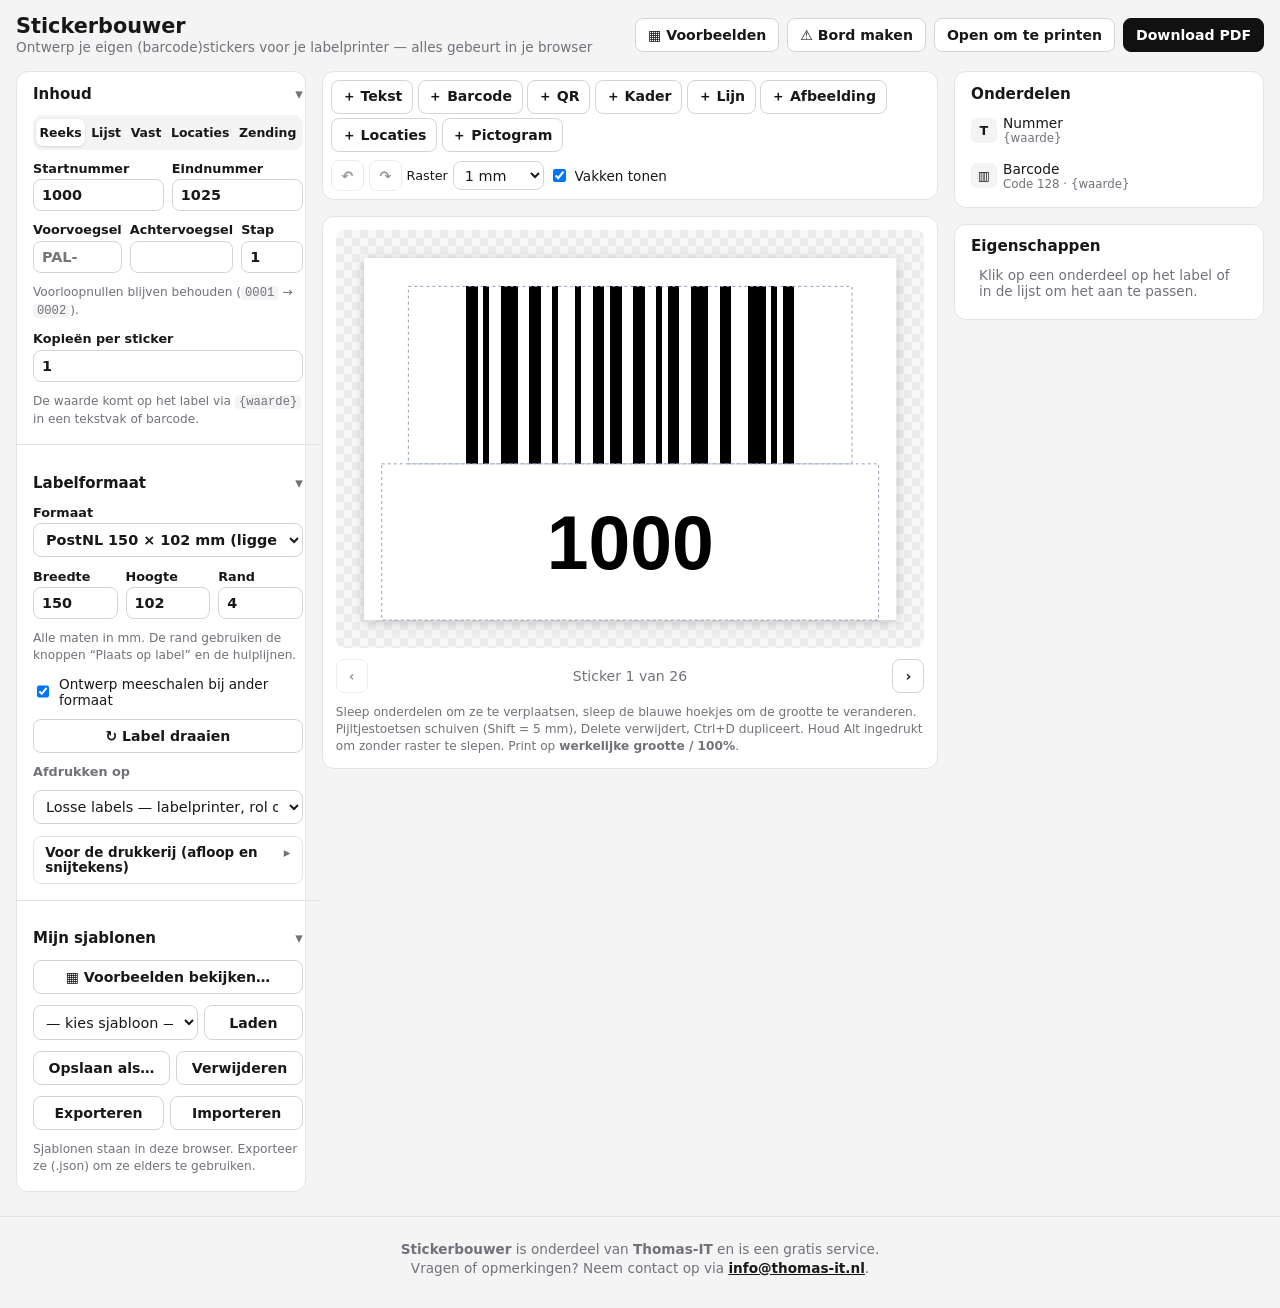
==== commit 1dc53e1d: "Palletstickers: modus Zending met order, bestemming, aantal en soort (1/10, 2/10 …) Co-Authored-By: " ====
--- a/public/index.html
+++ b/public/index.html
@@ -31,6 +31,7 @@
           <input type="radio" name="modus" id="m-lijst" value="lijst" data-k="modus"><label for="m-lijst">Lijst</label>
           <input type="radio" name="modus" id="m-vast" value="vast" data-k="modus"><label for="m-vast">Vast</label>
           <input type="radio" name="modus" id="m-locaties" value="locaties" data-k="modus"><label for="m-locaties">Locaties</label>
+          <input type="radio" name="modus" id="m-zending" value="zending" data-k="modus"><label for="m-zending" title="Pallet- en collistickers: 1/10, 2/10 …">Zending</label>
         </div>
         <div data-modus="reeks" class="sectie plat">
           <div class="rij">
@@ -52,6 +53,19 @@
         <div data-modus="vast" class="sectie plat">
           <label>Waarde (optioneel) <input data-k="vasteWaarde" placeholder="bijv. een vaste barcode"></label>
           <p class="hint">Eén ontwerp, zo vaak als je wilt — ook zonder barcode.</p>
+        </div>
+        <div data-modus="zending" class="sectie plat" id="zending-paneel">
+          <label>Ordernummer <input data-k="colliOrder" placeholder="bijv. 2026-001234" autocomplete="off"></label>
+          <label>Bestemming <textarea data-k="colliBestemming" rows="3" placeholder="Naam&#10;Straat en huisnummer&#10;Postcode en plaats"></textarea></label>
+          <div class="rij">
+            <label>Aantal <input data-k="colliAantal" type="number" min="1" max="5000" inputmode="numeric"></label>
+            <label>Soort <select data-k="colliSoort" id="colli-soort"></select></label>
+          </div>
+          <label id="colli-eigen">Eigen soort <input data-k="colliSoortEigen" placeholder="bijv. GITTERBOX"></label>
+          <p class="hint" id="colli-uitleg"></p>
+          <p class="hint">Per pallet of doos één sticker. Op het label: <code>{order}</code>, <code>{bestemming}</code>, <code>{soort}</code>,
+            <code>{colli}</code> (1/10) en <code>{aantal}</code>. Twee stickers per pallet? Zet Kopieën per sticker op 2.</p>
+          <button type="button" id="zending-ontwerp" hidden>Palletsticker-ontwerp gebruiken</button>
         </div>
         <div data-modus="locaties" class="sectie plat" id="loc-paneel">
           <span class="sublabel">Opbouw van de locatiecode</span>
--- a/public/style.css
+++ b/public/style.css
@@ -186,3 +186,4 @@
   dialog.venster { width: calc(100vw - 16px); max-height: calc(100vh - 16px); }
 }
 [hidden] { display: none !important; }
+#zending-paneel textarea { font-family: inherit; font-size: .9rem; }
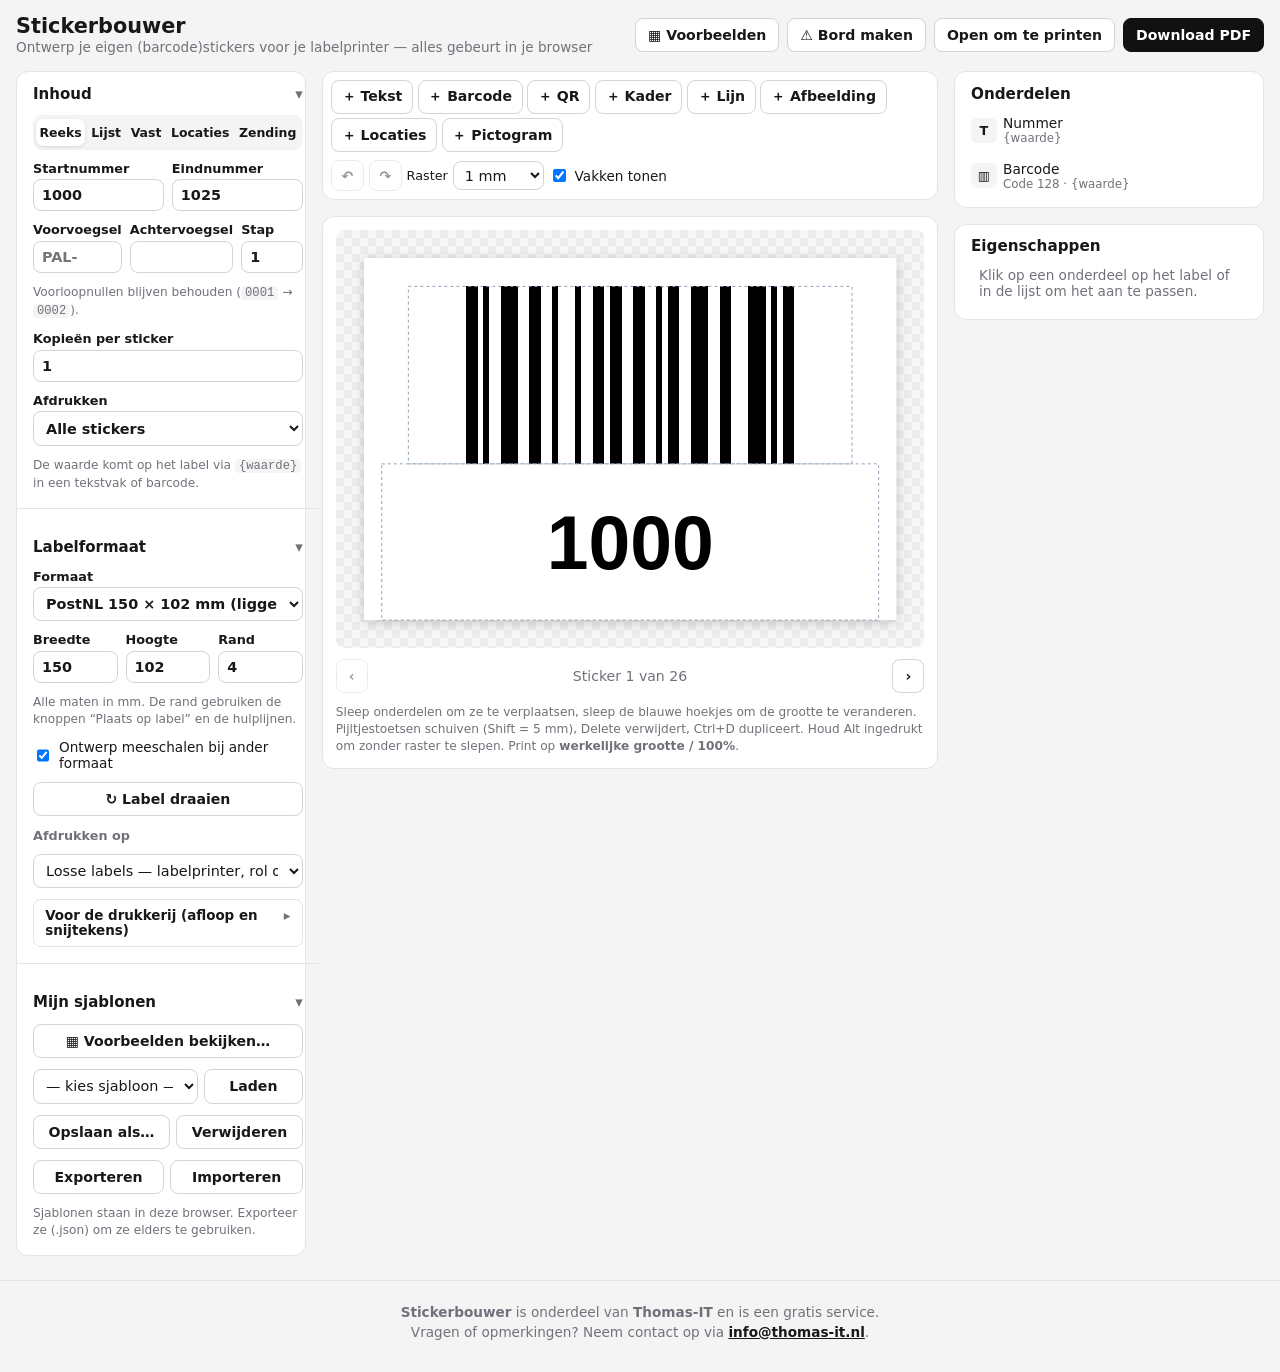
==== commit 59989415: "Palletsticker eenvoudiger: ordernummer en palletnummer, plaats optioneel; alleen de eerste of bepaal" ====
--- a/public/index.html
+++ b/public/index.html
@@ -56,15 +56,15 @@
         </div>
         <div data-modus="zending" class="sectie plat" id="zending-paneel">
           <label>Ordernummer <input data-k="colliOrder" placeholder="bijv. 2026-001234" autocomplete="off"></label>
-          <label>Bestemming <textarea data-k="colliBestemming" rows="3" placeholder="Naam&#10;Straat en huisnummer&#10;Postcode en plaats"></textarea></label>
+          <label>Plaats / bestemming (optioneel) <input data-k="colliBestemming" placeholder="bijv. Rotterdam" autocomplete="off"></label>
           <div class="rij">
             <label>Aantal <input data-k="colliAantal" type="number" min="1" max="5000" inputmode="numeric"></label>
             <label>Soort <select data-k="colliSoort" id="colli-soort"></select></label>
           </div>
           <label id="colli-eigen">Eigen soort <input data-k="colliSoortEigen" placeholder="bijv. GITTERBOX"></label>
           <p class="hint" id="colli-uitleg"></p>
-          <p class="hint">Per pallet of doos één sticker. Op het label: <code>{order}</code>, <code>{bestemming}</code>, <code>{soort}</code>,
-            <code>{colli}</code> (1/10) en <code>{aantal}</code>. Twee stickers per pallet? Zet Kopieën per sticker op 2.</p>
+          <p class="hint">Per pallet of doos één sticker met het ordernummer en het palletnummer (1/10, 2/10 …); de plaats alleen als je die invult.
+            Twee stickers per pallet? Zet Kopieën per sticker op 2.</p>
           <button type="button" id="zending-ontwerp" hidden>Palletsticker-ontwerp gebruiken</button>
         </div>
         <div data-modus="locaties" class="sectie plat" id="loc-paneel">
@@ -84,6 +84,12 @@
           <button type="button" id="loc-ontwerp" hidden>Locatie-ontwerp toevoegen</button>
         </div>
         <label>Kopieën per sticker <input data-k="kopieen" type="number" min="1"></label>
+        <div class="rij" id="afdruk-rij">
+          <label>Afdrukken <select data-k="afdrukken">
+            <option value="alle">Alle stickers</option><option value="eerste">Alleen de eerste</option><option value="nummers">Bepaalde nummers…</option>
+          </select></label>
+          <label id="afdruk-nrs">Nummer(s) <input data-k="afdrukNummers" placeholder="bijv. 1 of 3-5, 8" autocomplete="off"></label>
+        </div>
         <p class="hint">De waarde komt op het label via <code>{waarde}</code> in een tekstvak of barcode.</p>
       </div>
     </details>
--- a/public/style.css
+++ b/public/style.css
@@ -187,3 +187,4 @@
 }
 [hidden] { display: none !important; }
 #zending-paneel textarea { font-family: inherit; font-size: .9rem; }
+#afdruk-rij:has(#afdruk-nrs[hidden]) { grid-template-columns: 1fr; }
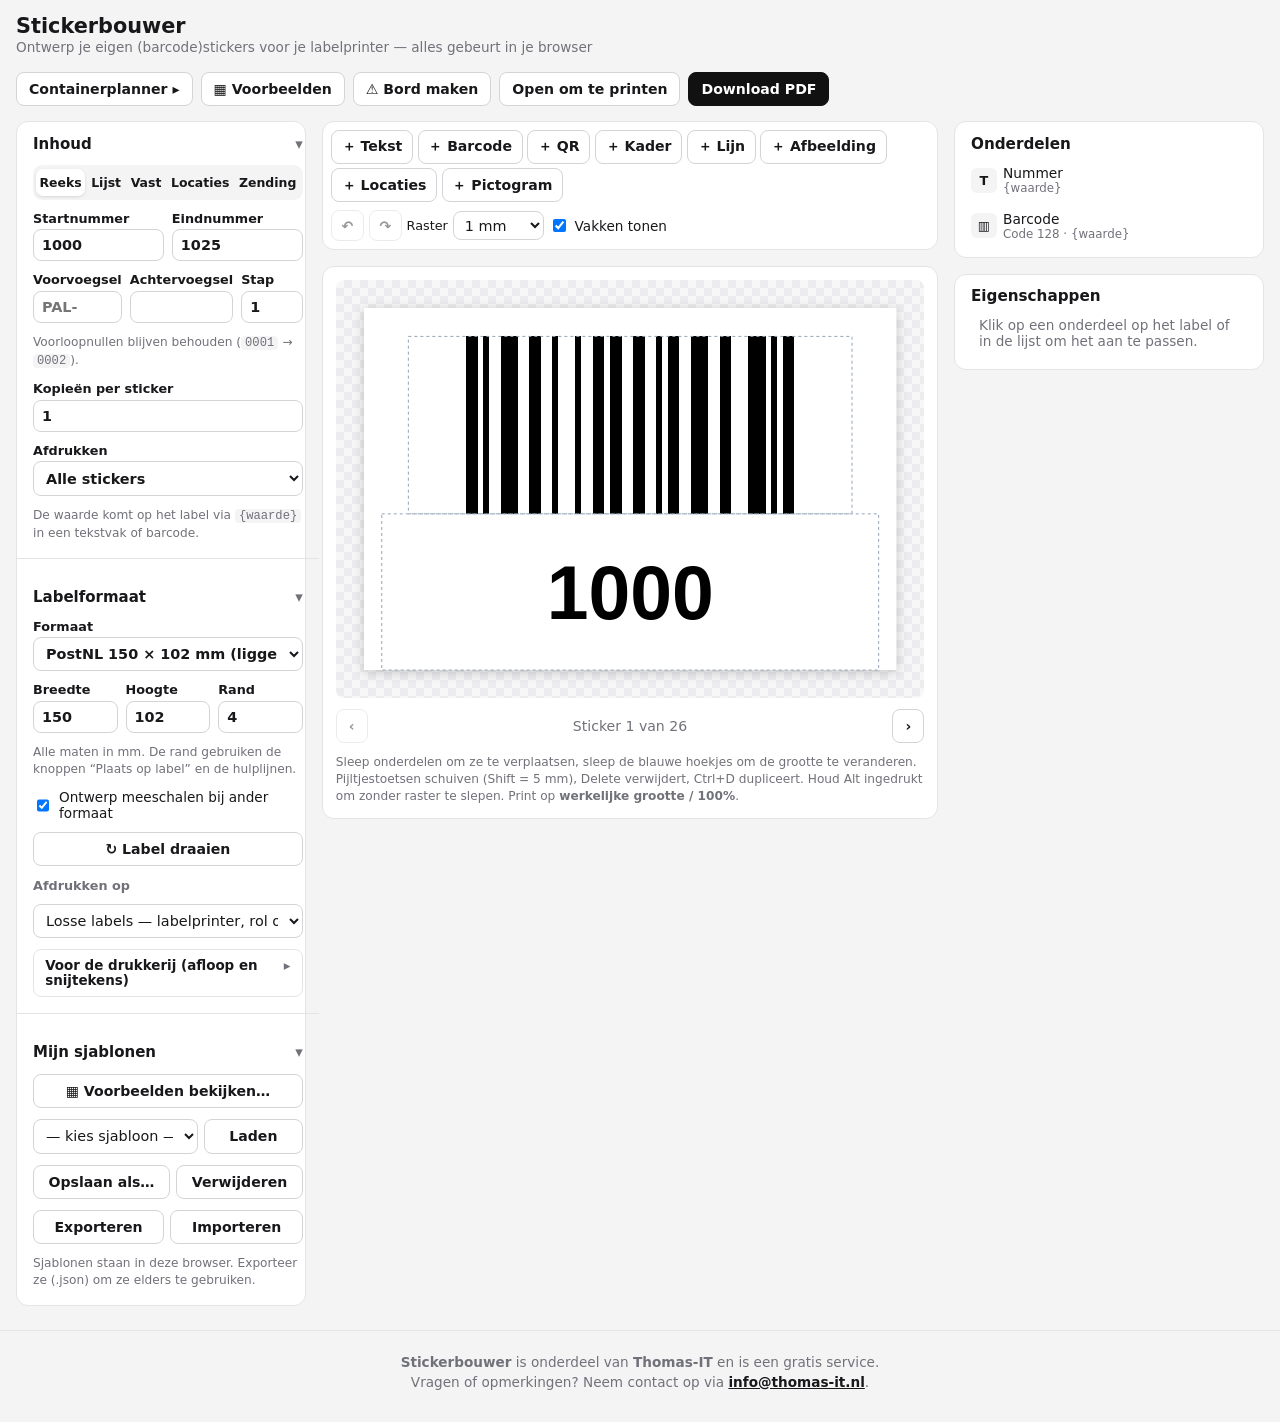
==== commit 175b5be7: "Containerplanner: pallets plannen in 20/40/45ft (ook high cube) en trailer - Laadruimtes met binnenm" ====
--- a/public/index.html
+++ b/public/index.html
@@ -13,6 +13,7 @@
     <span>Ontwerp je eigen (barcode)stickers voor je labelprinter — alles gebeurt in je browser</span>
   </div>
   <div class="kop-acties">
+    <a class="knop" href="laadplanner.html" title="Pallets in een container of trailer plannen">Containerplanner ▸</a>
     <button type="button" id="open-galerij" title="Kies een kant-en-klaar ontwerp">▦ Voorbeelden</button>
     <button type="button" id="open-bord" title="Maak een A4-bord met pictogram en tekst">⚠ Bord maken</button>
     <button type="button" id="print">Open om te printen</button>
--- a/public/style.css
+++ b/public/style.css
@@ -188,3 +188,29 @@
 [hidden] { display: none !important; }
 #zending-paneel textarea { font-family: inherit; font-size: .9rem; }
 #afdruk-rij:has(#afdruk-nrs[hidden]) { grid-template-columns: 1fr; }
+
+/* Containerplanner */
+a.knop { display: inline-flex; align-items: center; padding: .5rem .75rem; font-size: .88rem; font-weight: 600; border-radius: 8px;
+  border: 1px solid #d4d4d8; background: #fff; color: inherit; text-decoration: none; white-space: nowrap; }
+a.knop:hover { background: #f4f4f5; }
+.ruimtes { display: grid; grid-template-columns: repeat(2, 1fr); gap: .35rem; }
+.ruimtes button { padding: .5rem .4rem; }
+.ruimtes button.actief, .paltypes button.actief { border-color: var(--blauw); background: var(--blauw-bg); box-shadow: 0 0 0 1px var(--blauw) inset; }
+.paltypes { display: grid; grid-template-columns: repeat(2, 1fr); gap: .35rem; }
+.paltypes button { display: flex; align-items: center; gap: .45rem; text-align: left; padding: .4rem .45rem; white-space: normal; font-weight: 500; }
+.paltypes svg { width: 30px; height: 30px; flex: none; }
+.paltypes span { display: grid; line-height: 1.2; }
+.paltypes small { color: var(--zacht); font-size: .74rem; }
+.plan-kop { display: flex; justify-content: space-between; align-items: center; gap: .5rem; flex-wrap: wrap; font-size: .92rem; }
+.status { font-size: .85rem; font-weight: 700; padding: .2rem .55rem; border-radius: 999px; background: #f4f4f5; color: var(--zacht); }
+.status.goed { background: #dcfce7; color: #166534; }
+.status.fout { background: var(--fout-bg); color: var(--fout); }
+.plan-vlak { background: #f4f4f5; border-radius: 8px; padding: 10px; }
+.plan-vlak svg { width: 100%; height: auto; display: block; touch-action: none; user-select: none; font-family: system-ui, sans-serif; }
+#boven .pallet { cursor: grab; }
+#boven .pallet:active { cursor: grabbing; }
+.ov-rij { display: flex; justify-content: space-between; gap: .6rem; font-size: .86rem; border-bottom: 1px solid #f4f4f5; padding-bottom: .3rem; }
+.ov-rij span { color: var(--zacht); }
+.ov-rij b { text-align: right; font-weight: 600; }
+em.rood { color: var(--fout); font-style: normal; }
+.melding.goed { background: #dcfce7; color: #166534; font-weight: 700; }
